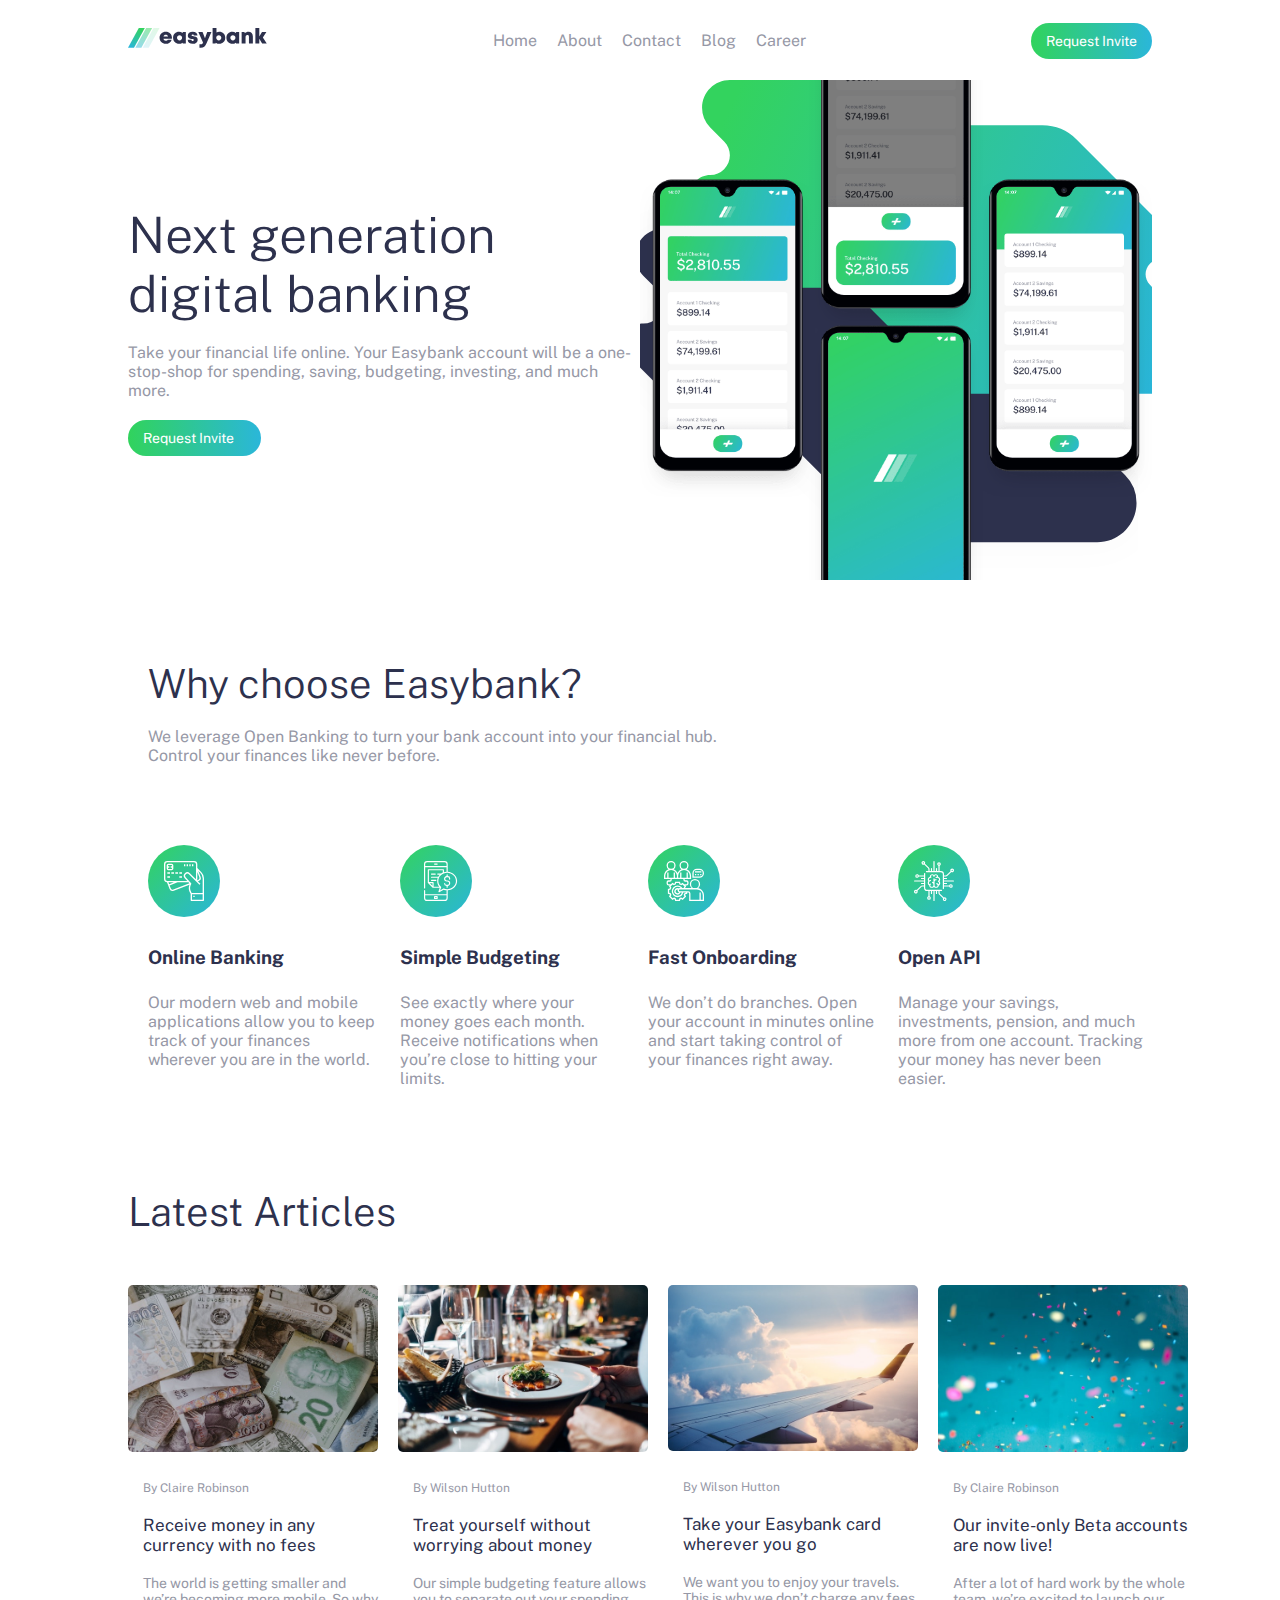
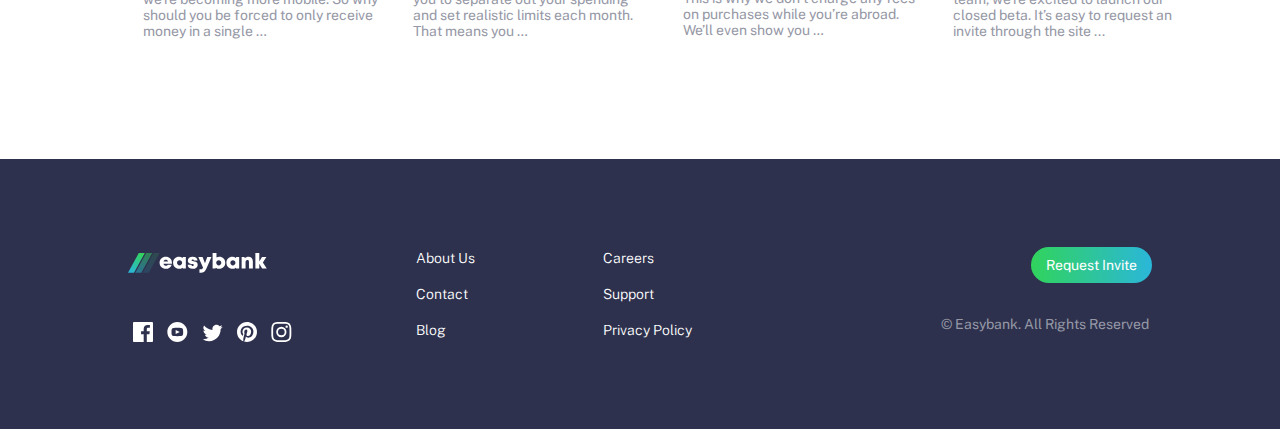
==== index.html @ dfb41329 "Add files via upload" ====
<!DOCTYPE html>
<html lang="en">

<head>
    <meta charset="UTF-8">
    <meta http-equiv="X-UA-Compatible" content="IE=edge">
    <meta name="viewport" content="width=device-width, initial-scale=1.0">
    <link rel="icon" type="image/png" sizes="32x32" href="./images/favicon-32x32.png">
    <link rel="stylesheet" href="/css/style.css">
    <link rel="preconnect" href="https://fonts.gstatic.com">
    <link rel="preconnect" href="https://fonts.gstatic.com">
    <link
        href="https://fonts.googleapis.com/css2?family=Public+Sans:ital,wght@0,300;0,400;0,700;1,200;1,300;1,400;1,700&display=swap"
        rel="stylesheet">
    <title>Frontend Mentor | Easybank landing page</title>
</head>

<body>
    <header>
        <div class="navbar-container">
            <div class="logo">
                <img src="/images/logo.svg" alt="logo">
            </div>

            <nav>
                <ul>
                    <li><a href="#">Home</a></li>
                    <li><a href="#">About</a></li>
                    <li><a href="#">Contact</a></li>
                    <li><a href="#">Blog</a></li>
                    <li><a href="#">Career</a></li>
                </ul>
            </nav>

            <div class="invite-btn">
                <a href="#">Request Invite</a>
            </div>
        </div>
    </header>

    <section class="hero">
        <div class="hero-container">
            <div class="hero-content">
                <h1> Next generation digital banking</h1>
                <p>Take your financial life online. Your Easybank account will be a one-stop-shop
                    for spending, saving, budgeting, investing, and much more.
                </p>
                <a href="#">Request Invite</a>
            </div>
            <div class="hero-img">

                <!-- <img src="/images/bg-intro-desktop.svg" alt="gawdnkadjbw"> -->
            </div>
        </div>
    </section>

    <section class="why">
        <div class="why-container">
            <div class="why-titles">
                <h1> Why choose Easybank?</h1>
                <p> We leverage Open Banking to turn your bank account into your financial hub. <br> Control
                    your finances like never before.</p>
            </div>
            <div class="features">
                <div class="one">
                    <img src="/images/icon-online.svg" alt="">
                    <h3>Online Banking</h3>
                    <p>Our modern web and mobile applications allow you to keep track of your finances
                        wherever you are in the world.</p>
                </div>
                <div class="two">
                    <img src="/images/icon-budgeting.svg" alt="">
                    <h3>Simple Budgeting</h3>
                    <p>See exactly where your money goes each month. Receive notifications when you’re
                        close to hitting your limits.</p>
                </div>
                <div class="three">
                    <img src="/images/icon-onboarding.svg" alt="">
                    <h3>Fast Onboarding</h3>
                    <p>We don’t do branches. Open your account in minutes online and start taking control
                        of your finances right away.
                    </p>
                </div>
                <div class="four">
                    <img src="/images/icon-api.svg" alt="">
                    <h3> Open API</h3>
                    <p> Manage your savings, investments, pension, and much more from one account. Tracking
                        your money has never been easier.
                    </p>
                </div>
            </div>
        </div>
    </section>

    <section class="news">
        <div class="news-container">
            <h1> Latest Articles</h1>
            <div class="news-nos">
                <div class="one">
                    <img src="/images/image-currency.jpg" alt="">
                    <p class="news-small-p"> By Claire Robinson</p>
                    <h3><a href="#">Receive money in any currency with no fees</a> </h3>
                    <p>The world is getting smaller and we’re becoming more mobile. So why should you be
                        forced to only receive money in a single …
                    </p>
                </div>
                <div class="two">
                    <img src="/images/image-restaurant.jpg" alt="">
                    <p class="news-small-p">By Wilson Hutton</p>
                    <h3><a href="#">Treat yourself without worrying about money</a> </h3>
                    <p> Our simple budgeting feature allows you to separate out your spending and set
                        realistic limits each month. That means you …</p>
                </div>
                <div class="three"><img src="/images/image-plane.jpg" alt="">
                    <p class="news-small-p">By Wilson Hutton</p>
                    <h3> <a href="#">Take your Easybank card wherever you go</a> </h3>
                    <p> We want you to enjoy your travels. This is why we don’t charge any fees on purchases
                        while you’re abroad. We’ll even show you …</p>
                </div>
                <div class="four"><img src="/images/image-confetti.jpg" alt="">
                    <p class="news-small-p"> By Claire Robinson</p>
                    <h3><a href="#">Our invite-only Beta accounts are now live!</a> </h3>
                    <p>After a lot of hard work by the whole team, we’re excited to launch our closed beta.
                        It’s easy to request an invite through the site ...
                    </p>
                </div>
            </div>

        </div>
    </section>

    <footer>
        <div class="footer-container">
            <div class="one">
                <div class="logo">
                    <img src="/images/logo-foot.svg" alt="logo">
                </div>
                <div class="socials">
                    <a href="#"><img src="/images/icon-facebook.svg" alt=""></a>
                    <a href="#"><img src="/images/icon-youtube.svg" alt=""></a>
                    <a href="#"><img src="/images/icon-twitter.svg" alt=""></a>
                    <a href="#"><img src="/images/icon-pinterest.svg" alt=""></a>
                    <a href="#"><img src="/images/icon-instagram.svg" alt=""></a>
                </div>
            </div>

            <div class="two">
                <a href="#">About Us</a>
                <a href="#">Contact</a>
                <a href="#">Blog</a>
            </div>
            <div class="three">
                <a href="#">Careers</a>
                <a href="#">Support</a>
                <a href="#">Privacy Policy</a>
            </div>
            <div class="four">
                <div class="invite-btn">
                    <a href="#">Request Invite</a>
                </div>
                <span> © Easybank. All Rights Reserved</span>

            </div>
        </div>
    </footer>
</body>

</html>
---- css/style.css ----
* {
  margin: 0;
  padding: 0;
  box-sizing: border-box;
  text-decoration: none;
}
body {
  font-family: "Public Sans", sans-serif;
  /* font-size: 18px; */
  /* overflow: visible; */
}

.navbar-container {
  width: 80%;
  margin: auto;
  height: 80px;
  display: flex;
  justify-content: space-between;
  align-items: center;
}
.navbar-container ul {
  list-style: none;
  display: flex;
}
.navbar-container ul li {
  padding: 5px 10px;
}
.navbar-container ul li a {
  color: hsl(233, 8%, 62%);
  padding-bottom: 20px;
  transition: 200ms ease;
}

.navbar-container ul li a:hover {
  border-bottom: 5px solid hsl(136, 65%, 51%);
}
.invite-btn a {
  background: linear-gradient(to right, hsl(136, 65%, 51%), hsl(192, 70%, 51%));
  border-radius: 20px;
  padding: 10px 15px;
  color: white;
  font-size: 14px;
}
.invite-btn a:hover {
  opacity: 0.7;
}

/* section one  */

.hero-container {
  display: flex;
  align-items: center;
  justify-content: space-between;
  width: 80%;
  margin: auto;
}

.hero-img {
  position: relative;
  background-image: url(/images/bg-intro-desktop.svg);
  height: 655px;
  /* flex: 1; */
  background-size: cover;
  background-repeat: no-repeat;
  background-position: center center;
  height: 500px;
  width: 50%;
}
.hero-img::before {
  content: "";
  height: 100%;
  width: 100%;
  position: absolute;
  background-size: cover;
  background-repeat: no-repeat;
  background-position: center center;
  background-image: url(/images/image-mockups.png);
}
.hero-content {
  display: flex;
  flex-direction: column;
  flex: 1;
}
.hero-content p {
  color: hsl(233, 8%, 62%);
  padding-bottom: 20px;
}
.hero-content h1 {
  padding-bottom: 20px;
  color: hsl(233, 26%, 24%);
  font-weight: 300;
  font-size: 50px;
}
h1,
h3 {
  color: hsl(233, 26%, 24%);
}
p {
  color: hsl(233, 8%, 62%);
}
.hero-content a {
  background: linear-gradient(to right, hsl(136, 65%, 51%), hsl(192, 70%, 51%));
  border-radius: 20px;
  padding: 10px 15px;
  color: white;
  font-size: 14px;
  width: 26%;
  transition: 100ms ease;
}
.hero-content a:hover {
  opacity: 0.7;
}
.why-container {
  width: 80%;
  margin: auto;
}
.why-titles {
  margin-left: 20px;
  margin-top: 80px;
}
.why-titles h1 {
  color: hsl(233, 26%, 24%);
  font-weight: 300;
  font-size: 40px;
  margin-bottom: 20px;
}
.why-titles p {
  margin-bottom: 20px;
  color: hsl(233, 8%, 62%);
}
.features {
  margin-top: 80px;
  display: flex;
  /* justify-content: space-around; */
}
.features h3 {
  padding-bottom: 25px;
}
.features p {
  /* padding-left: 20px; */
}
.why img {
  padding-bottom: 25px;
}
.features .one,
.two,
.three,
.four {
  padding-left: 20px;
}

.news-nos {
  display: flex;
}
.news {
  padding-top: 100px;
  width: 80%;
  margin: auto;
}
.news img {
  width: 250px;
  border-radius: 5px;
}
.news h1 {
  padding-bottom: 50px;
  font-weight: 300;
  font-size: 40px;
}
.news p {
  padding-bottom: 20px;
  padding-top: 10px;
  font-size: 14px;
  padding-left: 15px;
}
.news-small-p {
  padding-top: 25px !important;

  font-size: 12px !important;
}
.news h3 {
  color: hsl(233, 26%, 24%);
  padding-bottom: 10px;
  font-weight: 400;
  font-size: 17px;
  margin-left: 15px;
}
.news h3 a {
  color: hsl(233, 26%, 24%);
}
.news h3 a:hover {
  color: hsl(136, 65%, 51%);
}
.news .one img {
  height: 167px;
}
footer {
  margin-top: 100px;
  height: 30vh;
  background-color: hsl(233, 26%, 24%);
}
footer .two,
footer .three {
  display: flex;
  color: #fff;
  flex-direction: column;
}
.footer-container .two a,
.footer-container .three a {
  padding: 10px;
  font-weight: 300;
  font-size: 14px;
  color: #fff;
}
.footer-container .two a:hover,
.footer-container .three a:hover {
  color: hsl(136, 65%, 51%);
}
.footer-container .three a {
  margin-right: 100px;
}
.footer-container {
  width: 80%;
  margin: auto;
  /* width: 100%; */
  height: 100%;
  display: flex;
  justify-content: space-between;
  align-items: center;
}
.footer-container .one .logo {
  padding-bottom: 40px;
}
.footer-container .one {
  margin-top: 15px;
}
.footer-container .four .invite-btn {
  margin-bottom: 40px;
  padding-left: 120px;
}
.footer-container .four span {
  color: hsl(233, 8%, 62%);
  text-align: right;
  font-size: 14px;
  padding-left: 30px;
}
.socials img {
  padding: 5px;
}
.socials img:hover {
  height: 35px;
}
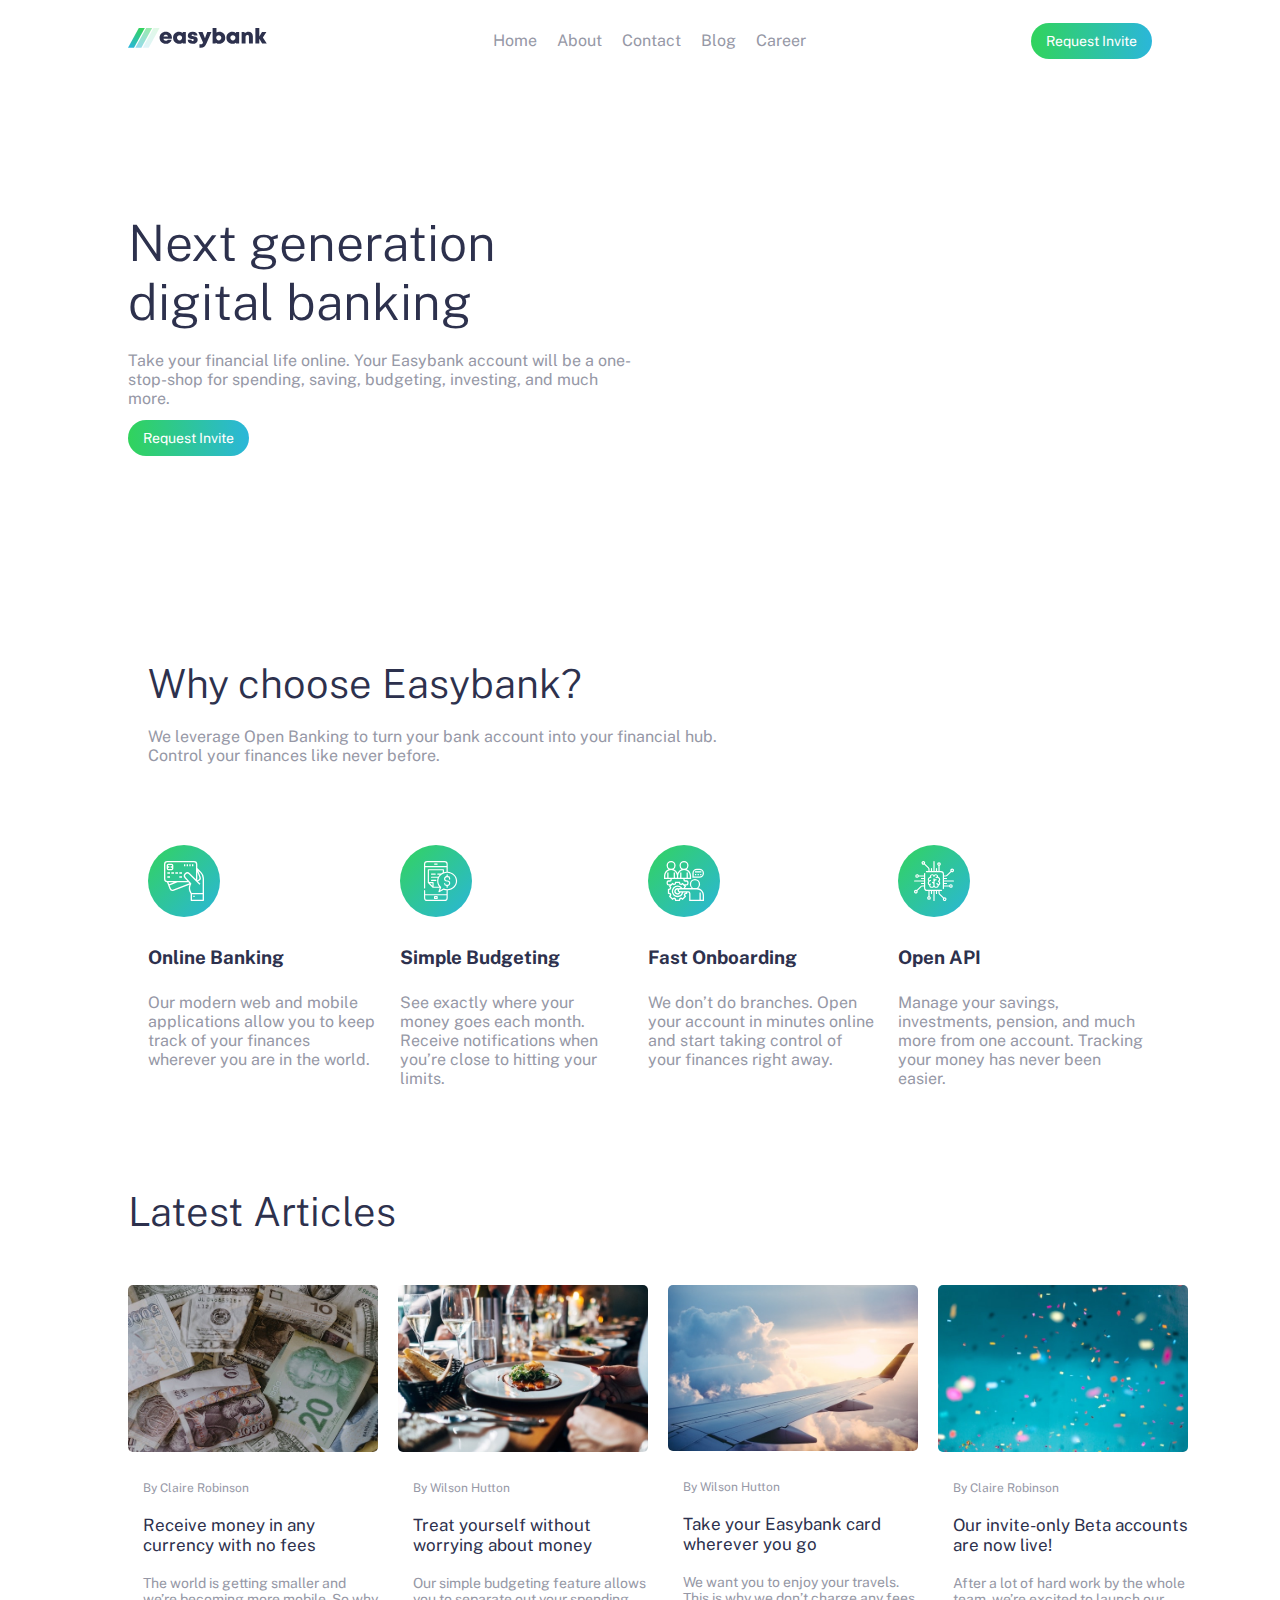
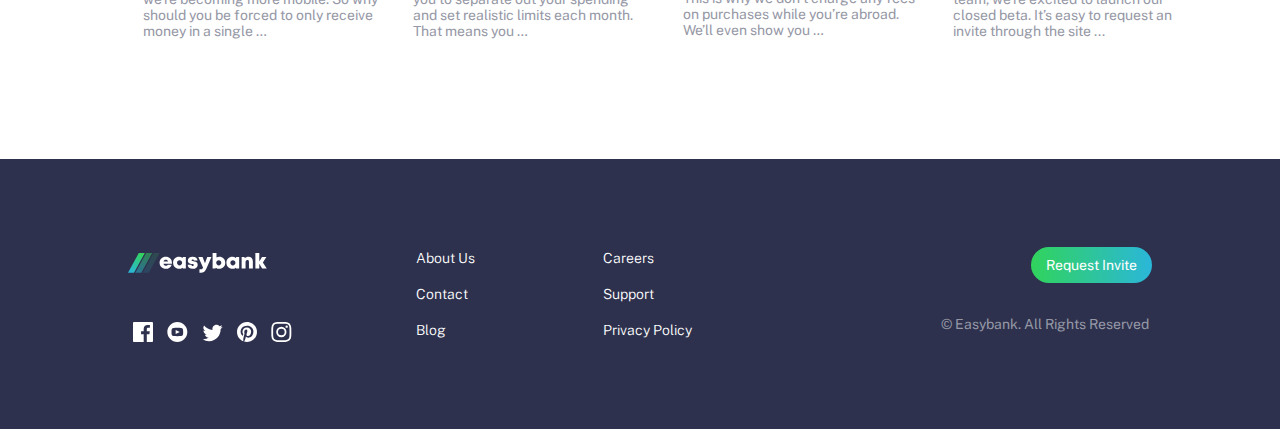
==== commit e7468191: "Update index.html" ====
--- a/index.html
+++ b/index.html
@@ -6,7 +6,7 @@
     <meta http-equiv="X-UA-Compatible" content="IE=edge">
     <meta name="viewport" content="width=device-width, initial-scale=1.0">
     <link rel="icon" type="image/png" sizes="32x32" href="./images/favicon-32x32.png">
-    <link rel="stylesheet" href="/css/style.css">
+    <link rel="stylesheet" href="css/style.css">
     <link rel="preconnect" href="https://fonts.gstatic.com">
     <link rel="preconnect" href="https://fonts.gstatic.com">
     <link
@@ -19,7 +19,7 @@
     <header>
         <div class="navbar-container">
             <div class="logo">
-                <img src="/images/logo.svg" alt="logo">
+                <img src="images/logo.svg" alt="logo">
             </div>
 
             <nav>
@@ -45,7 +45,9 @@
                 <p>Take your financial life online. Your Easybank account will be a one-stop-shop
                     for spending, saving, budgeting, investing, and much more.
                 </p>
+                <div class="invite-btn">
                 <a href="#">Request Invite</a>
+                </div>
             </div>
             <div class="hero-img">
 
@@ -63,26 +65,26 @@
             </div>
             <div class="features">
                 <div class="one">
-                    <img src="/images/icon-online.svg" alt="">
+                    <img src="images/icon-online.svg" alt="">
                     <h3>Online Banking</h3>
                     <p>Our modern web and mobile applications allow you to keep track of your finances
                         wherever you are in the world.</p>
                 </div>
                 <div class="two">
-                    <img src="/images/icon-budgeting.svg" alt="">
+                    <img src="images/icon-budgeting.svg" alt="">
                     <h3>Simple Budgeting</h3>
                     <p>See exactly where your money goes each month. Receive notifications when you’re
                         close to hitting your limits.</p>
                 </div>
                 <div class="three">
-                    <img src="/images/icon-onboarding.svg" alt="">
+                    <img src="images/icon-onboarding.svg" alt="">
                     <h3>Fast Onboarding</h3>
                     <p>We don’t do branches. Open your account in minutes online and start taking control
                         of your finances right away.
                     </p>
                 </div>
                 <div class="four">
-                    <img src="/images/icon-api.svg" alt="">
+                    <img src="images/icon-api.svg" alt="">
                     <h3> Open API</h3>
                     <p> Manage your savings, investments, pension, and much more from one account. Tracking
                         your money has never been easier.
@@ -97,7 +99,7 @@
             <h1> Latest Articles</h1>
             <div class="news-nos">
                 <div class="one">
-                    <img src="/images/image-currency.jpg" alt="">
+                    <img src="images/image-currency.jpg" alt="">
                     <p class="news-small-p"> By Claire Robinson</p>
                     <h3><a href="#">Receive money in any currency with no fees</a> </h3>
                     <p>The world is getting smaller and we’re becoming more mobile. So why should you be
@@ -105,19 +107,19 @@
                     </p>
                 </div>
                 <div class="two">
-                    <img src="/images/image-restaurant.jpg" alt="">
+                    <img src="images/image-restaurant.jpg" alt="">
                     <p class="news-small-p">By Wilson Hutton</p>
                     <h3><a href="#">Treat yourself without worrying about money</a> </h3>
                     <p> Our simple budgeting feature allows you to separate out your spending and set
                         realistic limits each month. That means you …</p>
                 </div>
-                <div class="three"><img src="/images/image-plane.jpg" alt="">
+                <div class="three"><img src="images/image-plane.jpg" alt="">
                     <p class="news-small-p">By Wilson Hutton</p>
                     <h3> <a href="#">Take your Easybank card wherever you go</a> </h3>
                     <p> We want you to enjoy your travels. This is why we don’t charge any fees on purchases
                         while you’re abroad. We’ll even show you …</p>
                 </div>
-                <div class="four"><img src="/images/image-confetti.jpg" alt="">
+                <div class="four"><img src="images/image-confetti.jpg" alt="">
                     <p class="news-small-p"> By Claire Robinson</p>
                     <h3><a href="#">Our invite-only Beta accounts are now live!</a> </h3>
                     <p>After a lot of hard work by the whole team, we’re excited to launch our closed beta.
@@ -133,14 +135,14 @@
         <div class="footer-container">
             <div class="one">
                 <div class="logo">
-                    <img src="/images/logo-foot.svg" alt="logo">
+                    <img src="images/logo-foot.svg" alt="logo">
                 </div>
                 <div class="socials">
-                    <a href="#"><img src="/images/icon-facebook.svg" alt=""></a>
-                    <a href="#"><img src="/images/icon-youtube.svg" alt=""></a>
-                    <a href="#"><img src="/images/icon-twitter.svg" alt=""></a>
-                    <a href="#"><img src="/images/icon-pinterest.svg" alt=""></a>
-                    <a href="#"><img src="/images/icon-instagram.svg" alt=""></a>
+                    <a href="#"><img src="images/icon-facebook.svg" alt=""></a>
+                    <a href="#"><img src="images/icon-youtube.svg" alt=""></a>
+                    <a href="#"><img src="images/icon-twitter.svg" alt=""></a>
+                    <a href="#"><img src="images/icon-pinterest.svg" alt=""></a>
+                    <a href="#"><img src="images/icon-instagram.svg" alt=""></a>
                 </div>
             </div>
 
@@ -165,4 +167,4 @@
     </footer>
 </body>
 
-</html>+</html>
--- a/css/style.css
+++ b/css/style.css
@@ -57,7 +57,7 @@
 
 .hero-img {
   position: relative;
-  background-image: url(/images/bg-intro-desktop.svg);
+  background-image: url(images/bg-intro-desktop.svg);
   height: 655px;
   /* flex: 1; */
   background-size: cover;
@@ -74,7 +74,7 @@
   background-size: cover;
   background-repeat: no-repeat;
   background-position: center center;
-  background-image: url(/images/image-mockups.png);
+  background-image: url(images/image-mockups.png);
 }
 .hero-content {
   display: flex;
@@ -98,18 +98,7 @@
 p {
   color: hsl(233, 8%, 62%);
 }
-.hero-content a {
-  background: linear-gradient(to right, hsl(136, 65%, 51%), hsl(192, 70%, 51%));
-  border-radius: 20px;
-  padding: 10px 15px;
-  color: white;
-  font-size: 14px;
-  width: 26%;
-  transition: 100ms ease;
-}
-.hero-content a:hover {
-  opacity: 0.7;
-}
+
 .why-container {
   width: 80%;
   margin: auto;
